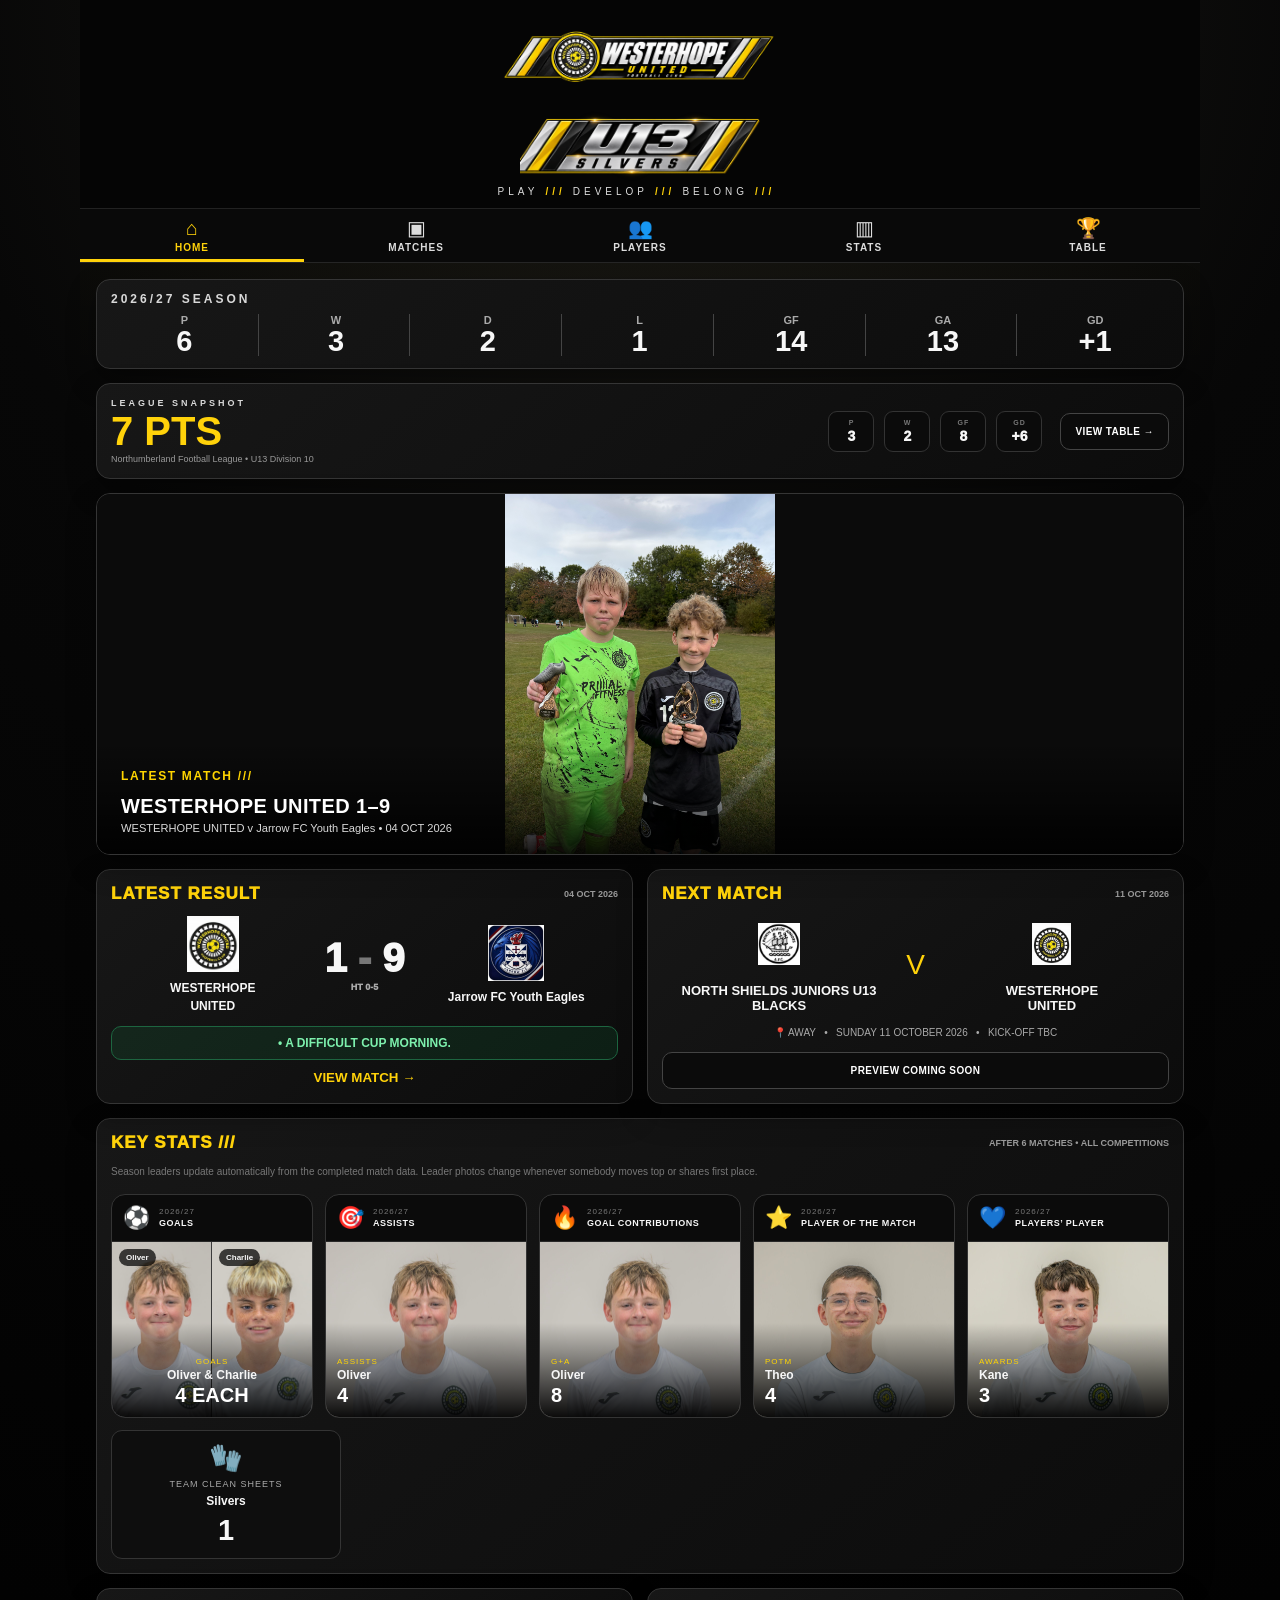
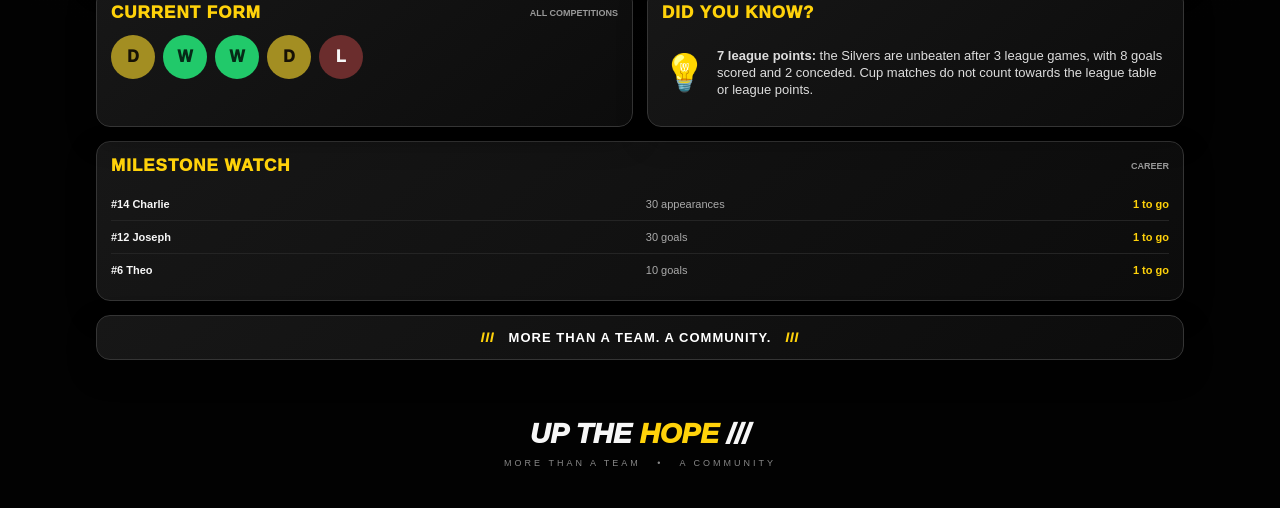
==== index.html @ a12a0ca2 "Add files via upload" ====
<!doctype html>
<html lang="en">
<head>
  <meta charset="utf-8">
  <meta name="viewport" content="width=device-width, initial-scale=1, viewport-fit=cover">
  <meta name="theme-color" content="#070707">
  <meta name="apple-mobile-web-app-capable" content="yes">
  <meta name="apple-mobile-web-app-status-bar-style" content="black-translucent">
  <meta name="apple-mobile-web-app-title" content="U13 Silvers">
  <meta name="description" content="Westerhope United U13 Silvers 2026/27 season hub">
  <meta http-equiv="Cache-Control" content="no-cache, no-store, must-revalidate">
  <meta http-equiv="Pragma" content="no-cache">
  <meta http-equiv="Expires" content="0">
  <link rel="manifest" href="manifest.json?v=67">
  <link rel="apple-touch-icon" sizes="180x180" href="assets/icons/apple-touch-icon.png?v=46">
  <link rel="icon" type="image/png" sizes="192x192" href="assets/icons/icon-192.png?v=46">
  <link rel="stylesheet" href="styles.css?v=46">
  <title>Westerhope U13 Silvers</title>

  <style>
    .latest-hero-card,.latest-hero-placeholder{overflow:hidden;padding:0;position:relative}
    .latest-hero-button{display:block;width:100%;padding:0;border:0;background:#0b0b0b;color:inherit;text-align:left;cursor:pointer;position:relative;overflow:hidden}
    .latest-hero-button img{display:block;width:100%;height:clamp(220px,38vw,360px);object-fit:contain;object-position:center;background:#0b0b0b}
    .latest-hero-overlay{position:absolute;inset:auto 0 0;padding:28px 24px 20px;background:linear-gradient(180deg,rgba(0,0,0,0),rgba(0,0,0,.9));color:#fff;display:flex;flex-direction:column;gap:4px}
    .latest-hero-overlay .eyebrow{color:#ffd500;letter-spacing:.14em}
    .latest-hero-overlay strong{font-size:1.25rem;letter-spacing:.02em}
    .latest-hero-overlay small{opacity:.85}
    .latest-hero-placeholder{min-height:170px;background:linear-gradient(135deg,#0b0b0b,#1c1c1c);display:flex;align-items:flex-end}
    .latest-hero-placeholder .latest-hero-overlay{position:static;background:none}
    @media (max-width:700px){.latest-hero-button img{height:clamp(200px,58vw,280px)}.latest-hero-overlay{padding:22px 18px 16px}.latest-hero-overlay strong{font-size:1.05rem}.latest-hero-placeholder{min-height:145px}}
  
.home-key-stats .mini-note{margin-bottom:14px}.home-leader-grid{display:grid;grid-template-columns:repeat(5,minmax(0,1fr));gap:12px}.home-leader-card{min-width:0;border:1px solid #343434;background:#0b0b0b;border-radius:14px;overflow:hidden}.home-leader-head{display:flex;align-items:center;gap:9px;padding:10px 11px;border-bottom:1px solid #272727}.home-leader-head>span{font-size:22px}.home-leader-head small{display:block;color:#777;font-size:8px;letter-spacing:1px}.home-leader-head b{display:block;font-size:9px;letter-spacing:.5px;margin-top:2px}.home-leader-card .leader-visual{height:175px}.home-team-stat{max-width:230px;margin-top:12px}.home-team-stat .metric{min-height:auto}@media(max-width:1100px){.home-leader-grid{grid-template-columns:repeat(3,minmax(0,1fr))}}@media(max-width:700px){.home-leader-grid{grid-template-columns:repeat(2,minmax(0,1fr));gap:9px}.home-leader-card .leader-visual{height:160px}.home-team-stat{max-width:none}}@media(max-width:390px){.home-leader-grid{grid-template-columns:1fr}.home-leader-card .leader-visual{height:205px}}
</style>

<style>
.league-form-card .section-head{margin-bottom:12px}.league-chart-wrap{width:100%;overflow-x:auto;background:linear-gradient(180deg,rgba(255,255,255,.02),rgba(255,255,255,.00));border-radius:16px;padding:6px 0}.league-chart-wrap svg{display:block;width:100%;min-width:740px;height:auto}.league-team-crest-end{cursor:pointer}.form-groups{display:grid;gap:12px;margin-top:16px}.form-group{border:1px solid rgba(255,255,255,.10);border-radius:14px;padding:12px;background:rgba(255,255,255,.025)}.form-group-head{display:flex;align-items:baseline;justify-content:space-between;gap:8px;margin-bottom:10px}.form-group-head b{font-size:.95rem;color:#ffd500}.form-group-head span{font-size:.68rem;color:rgba(255,255,255,.45);text-transform:uppercase;letter-spacing:.08em}.form-group-teams{display:flex;flex-wrap:wrap;gap:9px}.form-team-pill{appearance:none;border:1px solid rgba(255,255,255,.09);border-radius:12px;padding:8px 10px;background:rgba(0,0,0,.18);color:#fff;display:flex;align-items:center;gap:8px;cursor:pointer;text-align:left;min-width:180px}.form-team-pill:hover,.form-team-pill.active{border-color:rgba(255,213,0,.55);box-shadow:0 0 0 1px rgba(255,213,0,.10) inset}.form-team-pill.our-team{border-color:rgba(255,213,0,.45)}.form-pill-crest{display:inline-flex;align-items:center;justify-content:center}.form-team-pill .table-crest{width:28px;height:28px;object-fit:contain}.form-pill-name{font-weight:700;font-size:.76rem;flex:1}.form-pill-meta{font-size:.62rem;color:rgba(255,255,255,.52);white-space:nowrap}@media (max-width:900px){.form-team-pill{min-width:0;flex:1 1 calc(50% - 8px)}.league-chart-wrap svg{min-width:720px}}@media (max-width:600px){.form-team-pill{flex-basis:100%}.league-chart-wrap{margin-left:-4px;margin-right:-4px}}
</style>

<style>
.season-leader-grid{display:grid;grid-template-columns:repeat(5,minmax(0,1fr));gap:12px;margin-top:14px}.season-leader-card{min-width:0;border:1px solid #343434;background:#0b0b0b;border-radius:14px;overflow:hidden}.season-leader-head{display:flex;align-items:center;gap:9px;padding:11px 12px;border-bottom:1px solid #272727}.season-leader-head>span{font-size:24px}.season-leader-head small{display:block;color:#777;font-size:8px;letter-spacing:1px}.season-leader-head b{display:block;font-size:10px;letter-spacing:.6px;margin-top:2px}.leader-visual{height:190px;position:relative;background:#111;overflow:hidden}.leader-visual img{width:100%;height:100%;object-fit:cover;object-position:center top;display:block}.leader-visual.split{display:grid;grid-template-columns:1fr 1fr}.leader-half{position:relative;min-width:0;overflow:hidden}.leader-half:first-child{border-right:1px solid rgba(255,255,255,.18)}.leader-half span{position:absolute;top:7px;left:7px;background:rgba(0,0,0,.72);border-radius:999px;padding:4px 7px;font-size:8px;font-weight:900}.leader-overlay{position:absolute;left:0;right:0;bottom:0;padding:34px 11px 10px;background:linear-gradient(180deg,transparent,rgba(0,0,0,.94));display:grid;gap:2px}.leader-overlay small,.leader-names small{color:#ffd500;font-size:8px;letter-spacing:1px}.leader-overlay b,.leader-names b{font-size:12px}.leader-overlay strong,.leader-names strong{font-size:20px;color:#fff}.leader-overlay.shared{text-align:center}.leader-visual.many,.leader-visual.empty{display:flex;align-items:center;justify-content:center;padding:18px;box-sizing:border-box}.leader-names{text-align:center;display:grid;gap:8px}.leader-photo-fallback{width:100%;height:100%;display:flex;align-items:center;justify-content:center;font-size:42px;font-weight:950;color:#aaa;background:linear-gradient(145deg,#202020,#090909)}.season-rank-list{padding:4px 10px 8px}.season-rank-list>div{display:grid;grid-template-columns:24px 1fr 28px;gap:6px;align-items:center;padding:7px 0;border-bottom:1px solid #222;font-size:9px}.season-rank-list>div:last-child{border-bottom:0}.season-rank-list span{color:#777}.season-rank-list strong{text-align:right;color:#ffd500;font-size:12px}.leader-empty-row{display:block!important;color:#777;text-align:center;padding:12px!important}@media(max-width:1100px){.season-leader-grid{grid-template-columns:repeat(3,minmax(0,1fr))}}@media(max-width:700px){.season-leader-grid{grid-template-columns:repeat(2,minmax(0,1fr));gap:9px}.leader-visual{height:165px}.season-leader-head{padding:9px}.season-leader-head>span{font-size:20px}.season-leader-head b{font-size:9px}}@media(max-width:390px){.season-leader-grid{grid-template-columns:1fr}.leader-visual{height:210px}}
</style>

</head>
<body>
  <div class="app-shell">
    <header class="topbar">
      <img class="club-header" src="assets/westerhope-header.png?v=21" alt="Westerhope United">
      <img class="team-header" src="assets/u13-silvers-header.png?v=21" alt="U13 Silvers">
      <div class="tagline"><span>PLAY</span><b>///</b><span>DEVELOP</span><b>///</b><span>BELONG</span><b>///</b></div>
    </header>

    <nav class="tabs" aria-label="Primary">
      <button class="tab active" data-view="home"><span>⌂</span><small>HOME</small></button>
      <button class="tab" data-view="matches"><span>▣</span><small>MATCHES</small></button>
      <button class="tab" data-view="players"><span>👥</span><small>PLAYERS</small></button>
      <button class="tab" data-view="stats"><span>▥</span><small>STATS</small></button>
      <button class="tab" data-view="table"><span>🏆</span><small>TABLE</small></button>
    </nav>

    <main id="app" class="content"></main>

    <footer class="footer">
      <div class="footer-mark">UP THE <span>HOPE</span> ///</div>
      <div class="footer-sub">MORE THAN A TEAM &nbsp; • &nbsp; A COMMUNITY</div>
    </footer>
  </div>
  <script src="data.js?v=67"></script>
  <script src="app.js?v=67"></script>

</body>
</html>
---- styles.css ----
:root{--black:#070707;--panel:#111;--panel2:#181818;--yellow:#ffd20a;--silver:#d9d9d9;--white:#f7f7f7;--muted:#999;--green:#21c96a;--line:#343434;--red:#df3d3d}
*{box-sizing:border-box}html{background:#020202}body{margin:0;background:radial-gradient(circle at top,#1a1915 0,#070707 32%,#020202 78%);color:var(--white);font-family:Arial,Helvetica,sans-serif;min-height:100vh}.app-shell{max-width:1120px;margin:0 auto;min-height:100vh;background:linear-gradient(180deg,rgba(255,210,10,.03),transparent 18%)}
.topbar{padding:15px 14px 11px;background:#050505;border-bottom:1px solid #222}.club-header{width:min(820px,100%);display:block;margin:0 auto 3px;max-height:92px;object-fit:contain}.team-header{width:min(560px,78%);display:block;margin:-3px auto -1px;max-height:80px;object-fit:contain}.tagline{text-align:center;font-size:10px;letter-spacing:4px;color:#ddd}.tagline b{color:var(--yellow);padding:0 7px}
.tabs{display:grid;grid-template-columns:repeat(5,1fr);background:#090909;border-bottom:1px solid #252525;position:sticky;top:0;z-index:20}.tab{border:0;background:transparent;color:#ddd;padding:9px 4px 9px;font-size:20px;cursor:pointer}.tab span{display:block;line-height:1}.tab small{display:block;font-size:10px;font-weight:900;letter-spacing:1px;margin-top:4px}.tab.active{color:var(--yellow);box-shadow:inset 0 -3px 0 var(--yellow)}
.content{padding:16px}.card{background:linear-gradient(140deg,#171717,#0c0c0c);border:1px solid #353535;border-radius:14px;box-shadow:0 12px 28px rgba(0,0,0,.35);padding:14px;margin-bottom:14px}.hero-kpis{padding:12px 14px}.eyebrow{font-size:12px;font-weight:900;letter-spacing:3px;color:var(--silver);margin-bottom:8px}.kpis{display:grid;grid-template-columns:repeat(7,1fr);gap:4px;text-align:center}.kpis div{border-right:1px solid #444}.kpis div:last-child{border-right:0}.kpis b{font-size:11px;color:#aaa;display:block}.kpis strong{font-size:29px;line-height:1.05}.two-col{display:grid;grid-template-columns:1fr 1fr;gap:14px}
.section-head{display:flex;justify-content:space-between;align-items:center;margin-bottom:12px}.section-head span,.page-title{font-weight:950;letter-spacing:1px;color:var(--yellow);font-size:17px}.section-head small{color:#999;font-weight:700;font-size:9px}.matchup,.match-hero,.detail-title{display:grid;grid-template-columns:1fr auto 1fr;align-items:center;gap:10px;text-align:center}.score,.match-score strong{font-weight:950;font-size:40px;line-height:1}.score span{color:#777}.score small,.match-score small{display:block;font-size:9px;color:#aaa;margin-top:5px}.team b,.hero-team b{font-size:12px;line-height:1.2}.crest-badge,.mini-crest{width:56px;height:56px;object-fit:contain;display:block;margin:0 auto 6px}.opponent-mark{border:2px solid #6da1ce;border-radius:50%;display:flex;justify-content:center;align-items:center;color:#fff;background:#203958;font-weight:900}.win-banner{margin-top:12px;border:1px solid #1d6540;background:rgba(23,160,86,.12);color:#7df0ad;border-radius:10px;padding:9px;text-align:center;font-weight:900;font-size:12px}.text-link{display:block;margin:9px auto 0;background:transparent;border:0;color:var(--yellow);font-weight:900;cursor:pointer}.next-title{display:grid;grid-template-columns:1fr auto 1fr;gap:10px;align-items:center;text-align:center;font-size:13px}.next-title span{font-size:28px;color:var(--yellow)}.next-meta{font-size:10px;color:#aaa;text-align:center;margin:14px 0}.cta{width:100%;border:0;border-radius:9px;background:var(--yellow);color:#080808;padding:11px;font-weight:950;letter-spacing:.6px;cursor:pointer;text-decoration:none;display:block;text-align:center}.cta.wide{margin-top:14px}.stat-grid{display:grid;grid-template-columns:repeat(4,1fr);gap:10px}.metric{text-align:center;border:1px solid #343434;background:#0e0e0e;border-radius:11px;padding:11px;min-height:145px}.metric-icon{font-size:27px}.metric small{display:block;font-size:9px;letter-spacing:1px;color:#aaa;margin:5px 0}.metric b{display:block;font-size:12px}.metric strong{display:block;font-size:29px;margin-top:6px}.form-row{display:flex;gap:8px}.form{width:44px;height:44px;border-radius:50%;display:flex;align-items:center;justify-content:center;font-weight:950;background:#383838}.form.w{background:var(--green);color:#062a17}.form.d{background:#a38e22;color:#161105}.form.l{background:#6b2d2d}.didyou{display:flex;align-items:center;gap:10px}.bulb{font-size:36px}.didyou p{color:#ddd;line-height:1.3;font-size:13px}.quote{display:flex;justify-content:center;align-items:center;gap:14px;color:#fff;letter-spacing:1px;font-size:13px}.slash{color:var(--yellow);font-weight:950}
.page-title{font-size:25px;margin:7px 0 10px}.match-intro{color:#a8a8a8;font-size:12px;margin:0 2px 14px;line-height:1.45}.match-card{padding-bottom:15px}.match-badges,.match-flags,.detail-meta{display:flex;flex-wrap:wrap;gap:7px;margin:13px 0}.match-badges span,.match-flags span,.detail-meta span{font-size:10px;border:1px solid #444;background:#0a0a0a;padding:6px 8px;border-radius:999px;color:#ddd}.subheading{margin-top:14px;margin-bottom:7px;color:var(--yellow);font-size:11px;font-weight:950;letter-spacing:1px}.goal-timeline{border-top:1px solid #303030}.goal-row{display:grid;grid-template-columns:42px 26px 1fr auto;align-items:center;gap:7px;padding:8px 0;border-bottom:1px solid #222;font-size:12px}.goal-row strong{color:var(--yellow)}.goal-dot{font-size:14px}.assist{color:#999;font-size:11px}.chip-row{display:flex;flex-wrap:wrap;gap:6px}.chip{display:inline-block;border:1px solid #3b3b3b;border-radius:999px;background:#0d0d0d;color:#ddd;padding:6px 8px;font-size:10px}.chip.sub{border-color:#675915}.back{background:transparent;border:0;color:#aaa;margin:0 0 10px;padding:0;cursor:pointer;font-weight:800}.detail-card{padding:16px}.detail-title{margin-bottom:12px}.report-heading{color:var(--yellow);font-weight:950;font-size:14px;letter-spacing:1px;margin:20px 0 10px;border-left:4px solid var(--yellow);padding-left:8px}.report-p{font-size:13px;line-height:1.62;color:#ddd;margin:0 0 12px}.dev-list{display:grid;gap:8px}.dev-item{border:1px solid #333;background:#0d0d0d;border-radius:10px;padding:10px}.dev-item b{color:var(--white);font-size:12px}.dev-item p{margin:5px 0 0;color:#bdbdbd;font-size:12px;line-height:1.45}.gallery-empty{padding:20px;border:1px dashed #484848;border-radius:10px;text-align:center;color:#aaa;font-size:12px;line-height:1.5}.gallery-empty code{color:#ddd}.summary-strip{display:grid;grid-template-columns:repeat(4,1fr);gap:8px;margin-top:18px}.summary-strip div{background:#0b0b0b;border:1px solid #333;border-radius:10px;padding:10px;text-align:center}.summary-strip small{display:block;color:#888;font-size:8px}.summary-strip b{display:block;font-size:22px;margin-top:4px;color:var(--yellow)}
.player-grid{display:grid;grid-template-columns:repeat(3,1fr);gap:10px}.player-card{border:1px solid #343434;background:linear-gradient(160deg,#171717,#0a0a0a);border-radius:12px;color:#fff;padding:12px;text-align:left;cursor:pointer}.shirt-num{color:var(--silver);font-size:45px;font-weight:950;line-height:1}.player-name{font-size:15px;font-weight:950;margin-top:6px}.player-card small{display:block;color:#888;margin-top:5px;font-size:9px}.profile-top{display:flex;gap:16px;align-items:center;border-bottom:1px solid #333;padding-bottom:15px}.profile-num{font-size:58px;font-weight:950;color:var(--silver)}.player-profile h1{margin:0;font-size:30px}.profile-stats{display:grid;grid-template-columns:repeat(4,1fr);gap:8px;margin-top:14px}.profile-stats div{text-align:center;background:#0b0b0b;border:1px solid #333;border-radius:9px;padding:11px}.profile-stats small{display:block;color:#888;font-size:8px}.profile-stats b{display:block;font-size:24px;margin-top:5px}
.leader-list>div{display:grid;grid-template-columns:28px 1fr 60px 40px 40px 50px;gap:8px;align-items:center;padding:10px 0;border-bottom:1px solid #242424;font-size:12px}.leader-list strong{color:var(--yellow)}.rank{color:#777}.snapshot{display:grid;grid-template-columns:repeat(4,1fr);gap:10px}.snapshot div{background:#0b0b0b;border:1px solid #333;border-radius:10px;padding:12px;text-align:center}.snapshot small{display:block;color:#888;font-size:8px}.snapshot b{display:block;font-size:25px;margin-top:4px}.combo-list>div{display:flex;justify-content:space-between;align-items:center;padding:10px 0;border-bottom:1px solid #242424}.combo-list strong{color:var(--yellow);font-size:20px}.table-card{text-align:center}.placeholder{margin-top:15px;padding:24px;border:1px dashed #444;color:#888}.link{text-decoration:none}
.footer{text-align:center;padding:28px 10px 40px}.footer-mark{font-size:28px;font-weight:950;font-style:italic}.footer-mark span{color:var(--yellow)}.footer-sub{font-size:9px;letter-spacing:3px;color:#888;margin-top:8px}
@media(max-width:720px){.topbar{padding-top:10px}.tabs{position:sticky;top:0}.content{padding:10px}.two-col{grid-template-columns:1fr}.kpis strong{font-size:25px}.stat-grid{grid-template-columns:repeat(2,1fr)}.player-grid{grid-template-columns:repeat(2,1fr)}.profile-stats{grid-template-columns:repeat(4,1fr)}.snapshot{grid-template-columns:repeat(2,1fr)}.leader-list>div{grid-template-columns:24px 1fr 44px 30px 30px 38px;font-size:10px}.club-header{max-height:72px}.team-header{max-height:58px}.tagline{font-size:8px;letter-spacing:2px}.match-hero,.detail-title{gap:6px}.match-score strong{font-size:33px}.hero-team b,.team b{font-size:10px}.crest-badge,.mini-crest{width:48px;height:48px}.summary-strip{grid-template-columns:repeat(2,1fr)}}
.status-note{display:block;margin-top:6px;color:#ffcf00;font-size:8px;font-weight:800;letter-spacing:.6px}
.profile-section-title{margin-top:18px;padding:8px 0;border-bottom:1px solid #333;color:var(--yellow);font-size:11px;font-weight:900;letter-spacing:1.4px}

.player-photo-wrap{position:relative;height:180px;border-radius:10px 10px 0 0;overflow:hidden;background:linear-gradient(160deg,#232323,#0a0a0a);border-bottom:2px solid var(--yellow)}.player-photo{width:100%;height:100%;object-fit:cover;object-position:center top;display:block}.player-placeholder{width:100%;height:100%;align-items:center;justify-content:center;background:radial-gradient(circle at 50% 35%,#2a2a2a,#090909 70%);color:var(--silver)}.player-placeholder span{font-size:44px;font-weight:950}.player-card{overflow:hidden;padding:0 0 12px}.player-card .shirt-num,.player-card .player-name,.player-card small{margin-left:12px;margin-right:12px}.player-profile .profile-hero{display:flex;gap:18px;align-items:stretch}.profile-photo{width:150px;height:190px;object-fit:cover;border-radius:10px;border:1px solid #333}.profile-hero .profile-top{flex:1}.status-badge{display:inline-block;margin-top:6px;padding:4px 7px;border-radius:999px;background:#222;color:#aaa;font-size:9px;text-transform:uppercase;letter-spacing:.08em}
@media (max-width:640px){.player-grid{grid-template-columns:repeat(2,1fr);gap:9px}.player-photo-wrap{height:170px}.profile-photo{width:110px;height:150px}.player-profile h1{font-size:24px}}

.player-photo-wrap{position:relative;width:100%;aspect-ratio:4/5;border-radius:10px;overflow:hidden;background:linear-gradient(160deg,#202020,#090909);border:1px solid #383838;margin-bottom:9px}.player-photo{width:100%;height:100%;object-fit:cover;display:block}.player-placeholder{position:absolute;inset:0;align-items:center;justify-content:center;background:linear-gradient(145deg,#1b1b1b,#090909);color:var(--silver);font-size:45px;font-weight:950}.profile-hero{display:grid;grid-template-columns:140px 1fr;gap:18px;align-items:center;margin-bottom:4px}.profile-photo-wrap.large{aspect-ratio:4/5;max-width:140px;margin:0}.profile-photo{width:100%;height:100%;object-fit:cover;display:block}.status-pill{display:inline-block;margin-top:6px;padding:4px 8px;border-radius:999px;background:#5c4810;color:#ffd20a;font-size:9px;font-weight:900;letter-spacing:1px}.profile-top{border-bottom:0;padding-bottom:0}.player-card{overflow:hidden}.player-card .shirt-num{margin-top:2px}.player-card small{min-height:22px}.match-score strong{display:block;font-size:40px}.match-score small{display:block}.detail-title .match-score strong{font-size:38px}@media(max-width:700px){.two-col{grid-template-columns:1fr}.kpis{grid-template-columns:repeat(4,1fr);row-gap:8px}.kpis div:nth-child(4){border-right:0}.stat-grid{grid-template-columns:repeat(2,1fr)}.player-grid{grid-template-columns:repeat(2,1fr)}.profile-hero{grid-template-columns:96px 1fr;gap:12px}.profile-photo-wrap.large{max-width:96px}.profile-stats{grid-template-columns:repeat(2,1fr)}.leader-list>div{grid-template-columns:24px 1fr 48px 36px 36px 44px;gap:5px;font-size:10px}}
/* V6 player grid: compact cards for phone-first use */
.player-grid{grid-template-columns:repeat(4,minmax(0,1fr));gap:12px}
.player-card{padding:0 0 10px}
.player-photo-wrap{aspect-ratio:4/5;max-height:190px;margin-bottom:7px}
.player-card .shirt-num{font-size:26px;line-height:1;margin-top:4px}
.player-card .player-name{font-size:13px;line-height:1.15;margin-top:4px}
.player-card small{font-size:8px;line-height:1.2;margin-top:4px;min-height:18px}
@media(max-width:900px){.player-grid{grid-template-columns:repeat(3,minmax(0,1fr));gap:9px}.player-photo-wrap{max-height:155px}.player-card .shirt-num{font-size:23px}.player-card .player-name{font-size:12px}.player-card small{font-size:7.5px}}
@media(max-width:560px){.content{padding:9px}.player-grid{grid-template-columns:repeat(3,minmax(0,1fr));gap:7px}.player-card{border-radius:10px}.player-photo-wrap{max-height:none}.player-card .shirt-num{font-size:20px;margin-left:8px}.player-card .player-name{font-size:11px;margin-left:8px;margin-right:6px}.player-card small{font-size:7px;margin-left:8px;margin-right:6px}.player-placeholder span{font-size:28px}}

/* V7: compact player grid, phone-first, one authoritative set of rules */
.player-grid{grid-template-columns:repeat(4,minmax(0,1fr));gap:12px}
.player-card{padding:0 0 9px}
.player-photo-wrap{height:145px;aspect-ratio:auto;margin-bottom:6px}
.player-card .shirt-num{font-size:22px;margin:5px 8px 0}
.player-card .player-name{font-size:12px;margin:3px 8px 0}
.player-card small{font-size:7px;margin:4px 8px 0;min-height:16px}
@media(max-width:900px){.player-grid{grid-template-columns:repeat(3,minmax(0,1fr));gap:8px}.player-photo-wrap{height:125px}.player-card .shirt-num{font-size:20px}.player-card .player-name{font-size:11px}.player-card small{font-size:6.8px}}
@media(max-width:560px){.content{padding:9px}.player-grid{grid-template-columns:repeat(3,minmax(0,1fr));gap:6px}.player-photo-wrap{height:105px}.player-card{border-radius:9px}.player-card .shirt-num{font-size:17px;margin-left:7px}.player-card .player-name{font-size:10px;margin-left:7px;margin-right:5px}.player-card small{font-size:6.2px;margin-left:7px;margin-right:5px}.player-placeholder span{font-size:24px}}

/* V8 enhanced stats */
.wide-snapshot{grid-template-columns:repeat(4,1fr)}
.leader-header{display:grid;grid-template-columns:28px 1fr 60px 40px 40px 50px;gap:8px;padding:6px 0;border-bottom:1px solid #333;color:#777;font-size:8px;text-transform:uppercase;letter-spacing:1px}
.venue-row,.hot-row{display:grid;grid-template-columns:1fr auto auto auto;gap:10px;align-items:center;padding:10px 0;border-bottom:1px solid #242424;font-size:11px}
.venue-row span{color:#aaa}.venue-row strong{color:var(--yellow)}
.hot-row span{color:#aaa}.hot-row strong{color:var(--yellow);font-size:10px}
.mini-note{margin-top:12px;color:#777;font-size:10px;line-height:1.45}
.unlock-grid{display:grid;grid-template-columns:repeat(2,1fr);gap:9px}
.unlock-grid div{background:#0b0b0b;border:1px solid #333;border-radius:10px;padding:11px}.unlock-grid b{display:block;color:#fff;font-size:10px}.unlock-grid span{display:block;color:#888;font-size:9px;line-height:1.35;margin-top:5px}
@media(max-width:700px){.wide-snapshot{grid-template-columns:repeat(2,1fr)}.leader-header{grid-template-columns:24px 1fr 42px 28px 28px 34px;gap:5px;font-size:7px}.venue-row,.hot-row{grid-template-columns:1fr auto auto auto;gap:6px;font-size:9px}.hot-row strong{font-size:8px}.unlock-grid{grid-template-columns:1fr}.mini-note{font-size:9px}}

/* V9 career history + milestone presentation */
.milestone-banner{margin-top:16px;padding:12px 14px;border:1px solid #5b4b0b;background:linear-gradient(135deg,rgba(255,210,10,.12),rgba(255,255,255,.03));border-radius:10px;display:flex;justify-content:space-between;gap:12px;align-items:center;flex-wrap:wrap}.milestone-banner b{color:var(--yellow);font-size:10px;letter-spacing:1px}.milestone-banner span{color:#ddd;font-size:11px}.milestone-banner strong{color:var(--yellow)}.mile-row{display:grid;grid-template-columns:1.1fr 1fr auto;gap:10px;align-items:center;padding:10px 0;border-bottom:1px solid #242424;font-size:11px}.mile-row:last-child{border-bottom:0}.mile-row span{color:#aaa}.mile-row strong{color:var(--yellow)}.milestone-list{margin-top:-2px}
@media(max-width:700px){.milestone-banner{padding:10px 11px}.milestone-banner b{font-size:9px}.milestone-banner span{font-size:10px}.mile-row{grid-template-columns:1.1fr 1fr auto;gap:6px;font-size:9px}}

/* V10 official league table + fixture list */
.table-scroll{overflow-x:auto;-webkit-overflow-scrolling:touch}.league-table{width:100%;border-collapse:collapse;font-size:11px}.league-table th{text-align:left;color:#777;font-size:8px;letter-spacing:1px;padding:8px;border-bottom:1px solid #333}.league-table td{padding:10px 8px;border-bottom:1px solid #242424}.league-table td:nth-child(1),.league-table th:nth-child(1),.league-table td:nth-child(n+3),.league-table th:nth-child(n+3){text-align:center}.league-table .our-team td{background:rgba(255,210,10,.10);border-top:1px solid #806a00;border-bottom:1px solid #806a00}.league-table .our-team td:first-child{color:var(--yellow);font-weight:950}.league-table .our-team td:nth-child(2) b{color:var(--yellow)}.table-actions{display:flex;flex-wrap:wrap;gap:8px;margin-top:14px}.secondary-cta{display:inline-block;padding:12px 14px;border:1px solid #444;border-radius:10px;color:#fff;text-decoration:none;font-weight:900;font-size:10px;letter-spacing:.4px;background:#0b0b0b}.fixture-row{display:grid;grid-template-columns:170px 1fr 190px;gap:14px;align-items:center;padding:13px 0;border-bottom:1px solid #242424}.fixture-row:last-child{border-bottom:0}.fixture-row b{display:block;font-size:10px;color:#ddd}.fixture-row small{display:block;color:#888;font-size:8px;margin-top:4px}.fixture-teams{display:grid;grid-template-columns:1fr auto 1fr;gap:10px;align-items:center;font-size:10px}.fixture-teams span:last-child{text-align:right}.fixture-teams em{font-style:normal;color:var(--yellow);font-weight:950;font-size:16px}.fixture-venue{text-align:right}.next-fixture{border-left:3px solid var(--yellow);padding-left:10px;margin-left:-13px}.next-fixture b{color:var(--yellow)}
@media(max-width:700px){.table-actions{display:grid;grid-template-columns:1fr}.table-actions .cta,.table-actions .secondary-cta{text-align:center}.fixture-row{grid-template-columns:1fr;gap:6px}.fixture-teams{grid-template-columns:1fr auto 1fr}.fixture-venue{text-align:left}.next-fixture{margin-left:-10px}.league-table{font-size:10px}.league-table th{font-size:7px}.league-table td{padding:9px 6px}}

/* Stable V16 crest + league/table styling */
.crest-slot{width:56px;height:56px;display:flex;align-items:center;justify-content:center;margin:0 auto 6px;position:relative}
.crest-slot .mini-crest,.crest-slot .table-crest{width:100%;height:100%;object-fit:contain;display:block;margin:0}
.crest-missing{width:56px;height:56px;display:flex;align-items:center;justify-content:center;border:1px solid #555;border-radius:12px;background:#181818;color:#777;font-size:22px;font-weight:900}
.next-title>div{display:flex;flex-direction:column;align-items:center;gap:5px}.next-title .small{width:42px;height:42px}
.table-team{display:flex;align-items:center;gap:8px}.table-team .crest-slot{width:28px;height:28px;margin:0}.table-crest{width:28px;height:28px;object-fit:contain;display:block;flex:0 0 auto}
.fixture-teams span{display:flex;align-items:center;gap:7px}.fixture-teams span:last-child{justify-content:flex-end}.fixture-teams .crest-slot{width:30px;height:30px;margin:0}.fixture-teams .table-crest{width:30px;height:30px}
.league-spotlight{display:grid;grid-template-columns:1fr auto auto;gap:18px;align-items:center}.league-spot-left{display:flex;flex-direction:column;gap:3px}.league-spot-left .eyebrow{margin:0;font-size:9px}.league-spot-left strong{font-size:40px;color:var(--yellow);line-height:1}.league-spot-left small{color:#999;font-size:9px}.league-spot-stats{display:flex;gap:10px}.league-spot-stats span{display:flex;flex-direction:column;align-items:center;min-width:46px;padding:7px 8px;border:1px solid #333;border-radius:9px;background:#0b0b0b;font-size:14px;font-weight:950}.league-spot-stats b{color:#777;font-size:7px;letter-spacing:1px;margin-bottom:2px}
.table-scroll{overflow-x:auto;-webkit-overflow-scrolling:touch}.league-table{width:100%;border-collapse:collapse;font-size:11px}.league-table th{text-align:left;color:#777;font-size:8px;letter-spacing:1px;padding:8px;border-bottom:1px solid #333}.league-table td{padding:10px 8px;border-bottom:1px solid #242424}.league-table td:nth-child(1),.league-table th:nth-child(1),.league-table td:nth-child(n+3),.league-table th:nth-child(n+3){text-align:center}.league-table .our-team td{background:rgba(255,210,10,.10);border-top:1px solid #806a00;border-bottom:1px solid #806a00}.league-table .our-team td:first-child{color:var(--yellow);font-weight:950}.league-table .our-team td:nth-child(2) b{color:var(--yellow)}.table-actions{display:flex;flex-wrap:wrap;gap:8px;margin-top:14px}.secondary-cta{display:inline-block;padding:12px 14px;border:1px solid #444;border-radius:10px;color:#fff;text-decoration:none;font-weight:900;font-size:10px;letter-spacing:.4px;background:#0b0b0b}.fixture-row{display:grid;grid-template-columns:170px 1fr 190px;gap:14px;align-items:center;padding:13px 0;border-bottom:1px solid #242424}.fixture-row:last-child{border-bottom:0}.fixture-row b{display:block;font-size:10px;color:#ddd}.fixture-row small{display:block;color:#888;font-size:8px;margin-top:4px}.fixture-teams{display:grid;grid-template-columns:1fr auto 1fr;gap:10px;align-items:center;font-size:10px}.fixture-teams em{font-style:normal;color:var(--yellow);font-weight:950;font-size:16px}.fixture-venue{text-align:right}.next-fixture{border-left:3px solid var(--yellow);padding-left:10px;margin-left:-13px}.next-fixture b{color:var(--yellow)}
@media(max-width:700px){
  .kpis{grid-template-columns:repeat(7,minmax(0,1fr));column-gap:0;row-gap:0}.kpis div{border-right:1px solid #333!important;min-width:0}.kpis div:last-child{border-right:0!important}.kpis b{font-size:7px;letter-spacing:.4px}.kpis strong{font-size:21px}.hero-kpis{padding:10px 7px}
  .league-spotlight{grid-template-columns:1fr auto;gap:10px}.league-spot-left strong{font-size:31px}.league-spot-left small{font-size:8px}.league-spot-stats{gap:4px}.league-spot-stats span{min-width:38px;padding:6px 5px;font-size:12px}.league-spotlight .secondary-cta{grid-column:1 / -1;width:100%;text-align:center}
  .crest-slot{width:48px;height:48px}.crest-missing{width:48px;height:48px}.next-title .crest-slot{width:40px;height:40px}.table-team .crest-slot{width:24px;height:24px}.fixture-teams .crest-slot{width:26px;height:26px}.table-crest{width:24px;height:24px}.fixture-teams .table-crest{width:26px;height:26px}
  .table-actions{display:grid;grid-template-columns:1fr}.table-actions .cta,.table-actions .secondary-cta{text-align:center}.fixture-row{grid-template-columns:1fr;gap:6px}.fixture-teams{grid-template-columns:1fr auto 1fr}.fixture-venue{text-align:left}.next-fixture{margin-left:-10px}.league-table{font-size:10px}.league-table th{font-size:7px}.league-table td{padding:9px 6px}
}


/* V17 matchday photography */
.match-gallery{display:grid;grid-template-columns:repeat(3,minmax(0,1fr));gap:9px;margin-top:4px}
.gallery-item{border:0;padding:0;margin:0;background:#0a0a0a;border-radius:12px;overflow:hidden;cursor:pointer;min-height:120px}
.gallery-item img{width:100%;height:100%;display:block;object-fit:cover;transition:transform .22s ease,opacity .22s ease}
.gallery-item:hover img{transform:scale(1.03);opacity:.92}
.gallery-hero{grid-column:1 / -1;min-height:260px}
.gallery-hero img{object-fit:cover}
.photo-modal{position:fixed;inset:0;background:rgba(0,0,0,.93);display:none;align-items:center;justify-content:center;padding:22px;z-index:9999}
.photo-modal.open{display:flex}
.photo-modal-inner{max-width:min(96vw,1500px);max-height:94vh;display:flex;flex-direction:column;align-items:center;gap:10px}
.photo-modal-img{max-width:96vw;max-height:86vh;width:auto;height:auto;object-fit:contain;border-radius:8px;box-shadow:0 20px 70px rgba(0,0,0,.65)}
.photo-modal-caption{color:#ddd;font-size:10px;letter-spacing:1px;text-transform:uppercase;text-align:center}
.photo-close{position:fixed;top:14px;right:16px;width:44px;height:44px;border:1px solid #555;border-radius:50%;background:#111;color:#fff;font-size:30px;line-height:1;cursor:pointer;z-index:10000}
@media(max-width:700px){.match-gallery{grid-template-columns:repeat(2,minmax(0,1fr));gap:6px}.gallery-hero{min-height:210px}.gallery-item{min-height:120px}.photo-modal{padding:12px}.photo-modal-img{max-height:82vh}.photo-close{top:10px;right:10px}}


/* V22 Blakelaw pre-match hub */
.home-preview-actions,.preview-buttons{display:flex;gap:9px;flex-wrap:wrap;margin-top:12px}
.home-preview-actions .cta,.home-preview-actions .secondary-cta,.preview-buttons .cta,.preview-buttons .secondary-cta{flex:1;min-width:170px;text-align:center;text-decoration:none}
.archive-heading{margin:20px 2px 10px;font-size:11px;font-weight:900;letter-spacing:2px;color:#f4d400}
.upcoming-card{border-color:rgba(244,212,0,.38);box-shadow:0 0 0 1px rgba(244,212,0,.08) inset}
.upcoming-meta{text-align:center;color:#bbb;font-size:10px;letter-spacing:.8px;margin:10px 0 2px}
.preview-v strong{color:#f4d400}
.preview-media{margin:18px 0 24px}
.lineup-image{display:block;width:100%;max-width:760px;margin:0 auto 12px;border-radius:14px;border:1px solid #343434;box-shadow:0 18px 50px rgba(0,0,0,.35)}
.preview-p h3{margin:18px 0 8px;color:#f4d400;font-size:14px;letter-spacing:.5px}
.unavailable-note{margin-top:12px;padding:10px 12px;border:1px solid #3a3a3a;border-radius:9px;color:#aaa;font-size:10px;font-weight:800;letter-spacing:1px}
.preview-footer{margin-top:24px;padding:18px;border-radius:12px;background:linear-gradient(135deg,#111,#1b1b1b);border-left:4px solid #f4d400;display:grid;gap:5px}
.preview-footer b{color:#f4d400;letter-spacing:1.5px}.preview-footer span{color:#bbb;font-size:10px}.preview-footer strong{font-size:16px}
@media(max-width:700px){.home-preview-actions,.preview-buttons{display:grid;grid-template-columns:1fr}.home-preview-actions .cta,.home-preview-actions .secondary-cta,.preview-buttons .cta,.preview-buttons .secondary-cta{min-width:0}.lineup-image{border-radius:10px}}
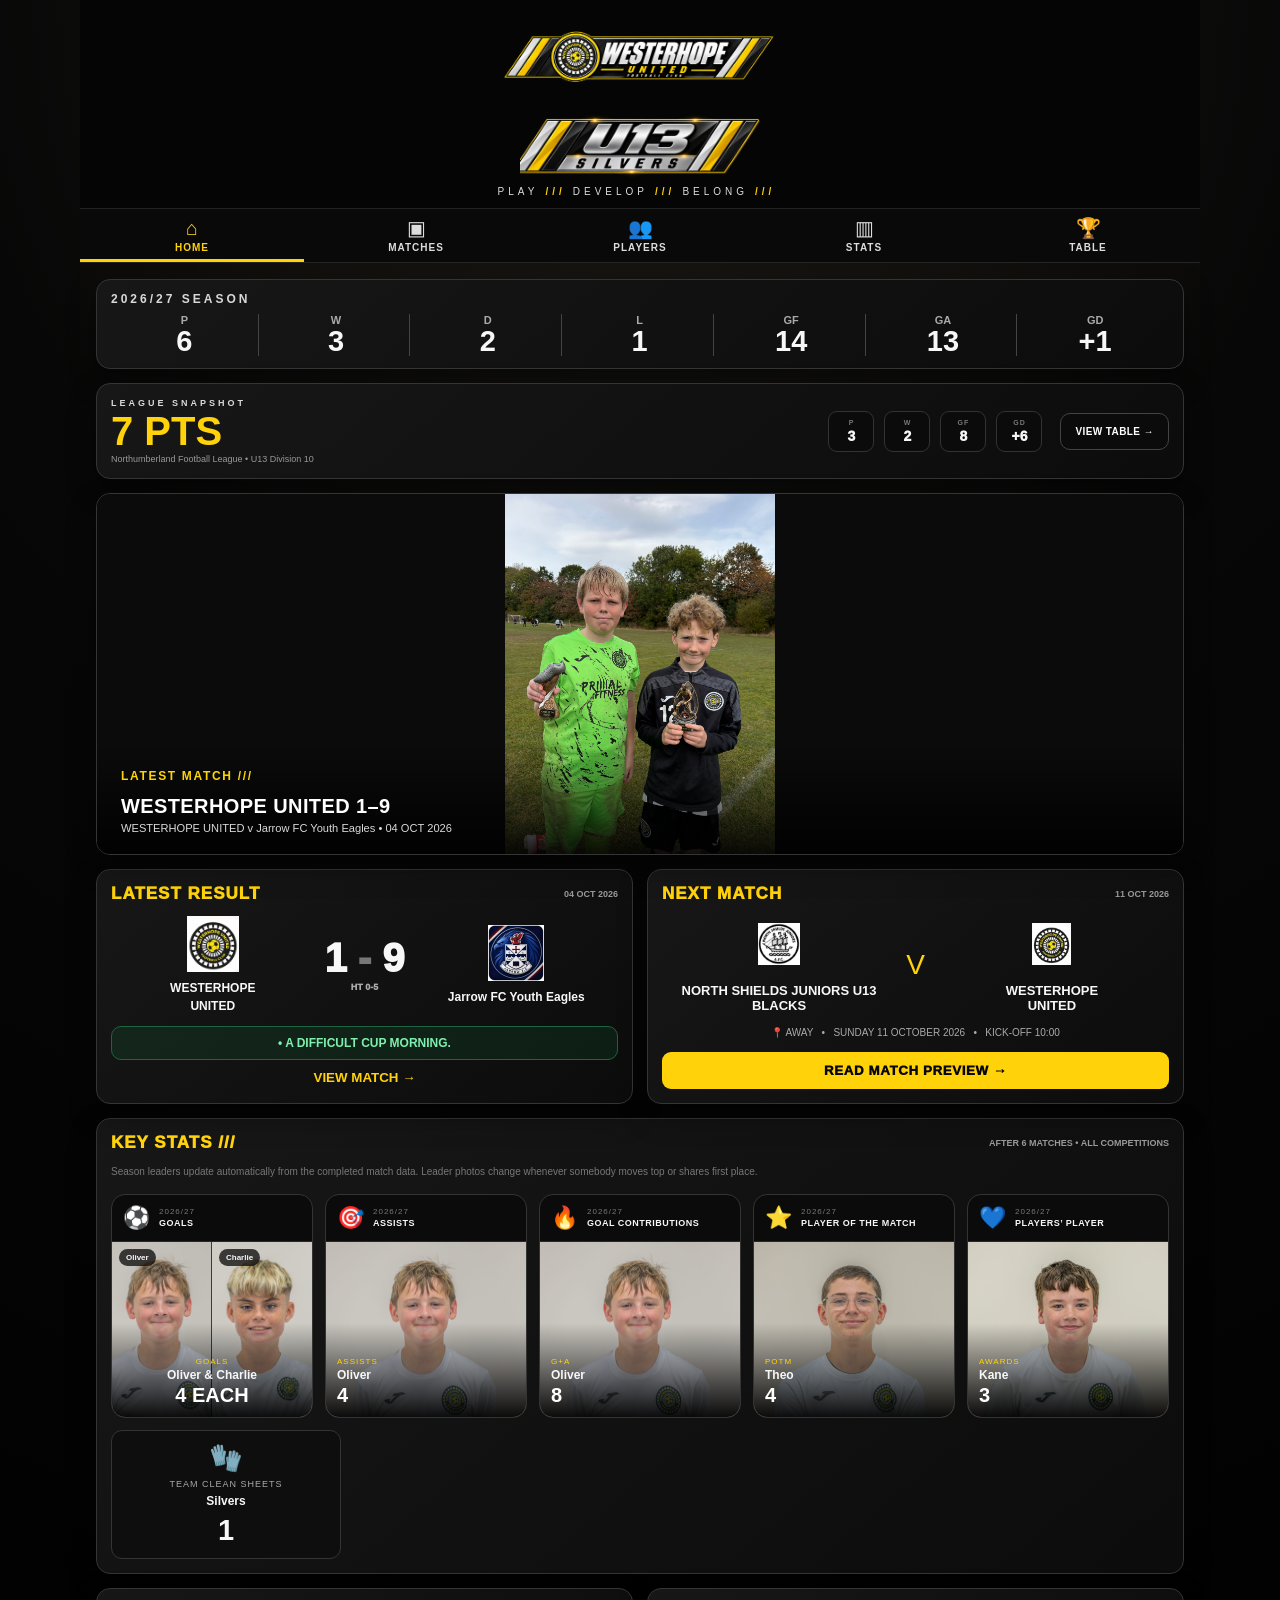
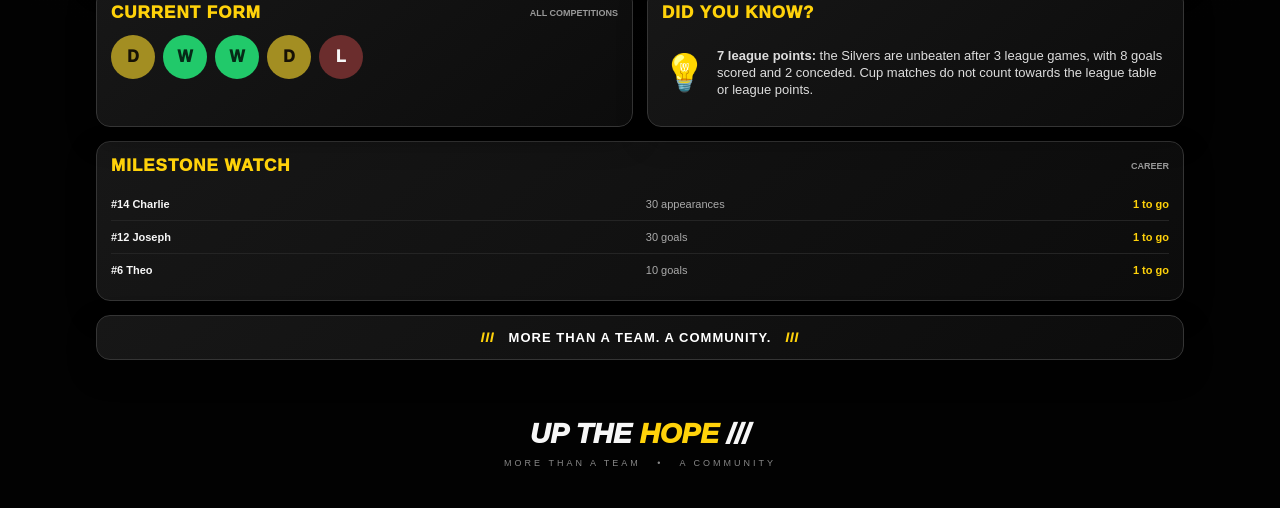
==== commit ad0a3245: "Add files via upload" ====
--- a/index.html
+++ b/index.html
@@ -30,6 +30,8 @@
     @media (max-width:700px){.latest-hero-button img{height:clamp(200px,58vw,280px)}.latest-hero-overlay{padding:22px 18px 16px}.latest-hero-overlay strong{font-size:1.05rem}.latest-hero-placeholder{min-height:145px}}
   
 .home-key-stats .mini-note{margin-bottom:14px}.home-leader-grid{display:grid;grid-template-columns:repeat(5,minmax(0,1fr));gap:12px}.home-leader-card{min-width:0;border:1px solid #343434;background:#0b0b0b;border-radius:14px;overflow:hidden}.home-leader-head{display:flex;align-items:center;gap:9px;padding:10px 11px;border-bottom:1px solid #272727}.home-leader-head>span{font-size:22px}.home-leader-head small{display:block;color:#777;font-size:8px;letter-spacing:1px}.home-leader-head b{display:block;font-size:9px;letter-spacing:.5px;margin-top:2px}.home-leader-card .leader-visual{height:175px}.home-team-stat{max-width:230px;margin-top:12px}.home-team-stat .metric{min-height:auto}@media(max-width:1100px){.home-leader-grid{grid-template-columns:repeat(3,minmax(0,1fr))}}@media(max-width:700px){.home-leader-grid{grid-template-columns:repeat(2,minmax(0,1fr));gap:9px}.home-leader-card .leader-visual{height:160px}.home-team-stat{max-width:none}}@media(max-width:390px){.home-leader-grid{grid-template-columns:1fr}.home-leader-card .leader-visual{height:205px}}
+
+.career-clubs-wrap{overflow:hidden}.career-clubs-grid{display:grid;gap:22px;margin-top:16px}.career-club-category{border-top:1px solid #2b2b2b;padding-top:15px}.career-category-title{display:flex;align-items:center;gap:10px;margin-bottom:12px}.career-category-title>span{font-size:28px}.career-category-title small{display:block;color:#777;font-size:8px;letter-spacing:1.3px}.career-category-title b{display:block;font-size:14px;letter-spacing:.7px}.career-club-stack{display:grid;gap:14px}.career-milestone-club{border:1px solid #303030;background:#0b0b0b;border-radius:14px;overflow:hidden}.career-milestone-head{display:flex;justify-content:space-between;align-items:center;padding:11px 13px;border-bottom:1px solid #282828;background:linear-gradient(180deg,#151515,#0d0d0d)}.career-milestone-head strong{font-size:11px;letter-spacing:.9px}.career-milestone-head small{display:block;color:#777;font-size:8px;margin-top:3px;letter-spacing:1px}.career-member-grid{display:grid;grid-template-columns:repeat(6,minmax(0,1fr));gap:8px;padding:10px}.career-member{min-width:0;border:1px solid #272727;border-radius:11px;overflow:hidden;background:#121212}.career-member.latest{border-color:#ffd500;box-shadow:0 0 0 1px rgba(255,213,0,.16)}.career-member-photo{position:relative;height:125px;background:#171717;overflow:hidden}.career-member-photo img{width:100%;height:100%;object-fit:cover;object-position:center top;display:block}.career-member-fallback{width:100%;height:100%;display:flex;align-items:center;justify-content:center;font-size:28px;font-weight:950;color:#888;background:linear-gradient(145deg,#202020,#080808)}.career-latest-badge{position:absolute;top:7px;left:7px;background:#ffd500;color:#060606;font-size:7px;font-weight:950;letter-spacing:1px;border-radius:999px;padding:4px 6px}.career-member-copy{padding:8px}.career-member-copy b{display:block;font-size:9px;line-height:1.2}.career-member-copy small{display:block;color:#999;font-size:7px;margin-top:4px;line-height:1.3}@media(max-width:1100px){.career-member-grid{grid-template-columns:repeat(4,minmax(0,1fr))}}@media(max-width:700px){.career-clubs-grid{gap:18px}.career-member-grid{grid-template-columns:repeat(3,minmax(0,1fr));gap:7px;padding:8px}.career-member-photo{height:115px}.career-member-copy{padding:7px}.career-member-copy b{font-size:8px}.career-milestone-head strong{font-size:10px}}@media(max-width:390px){.career-member-grid{grid-template-columns:repeat(2,minmax(0,1fr))}.career-member-photo{height:135px}}
 </style>
 
 <style>
@@ -64,8 +66,8 @@
       <div class="footer-sub">MORE THAN A TEAM &nbsp; • &nbsp; A COMMUNITY</div>
     </footer>
   </div>
-  <script src="data.js?v=67"></script>
-  <script src="app.js?v=67"></script>
+  <script src="data.js?v=68"></script>
+  <script src="app.js?v=71"></script>
 
 </body>
 </html>
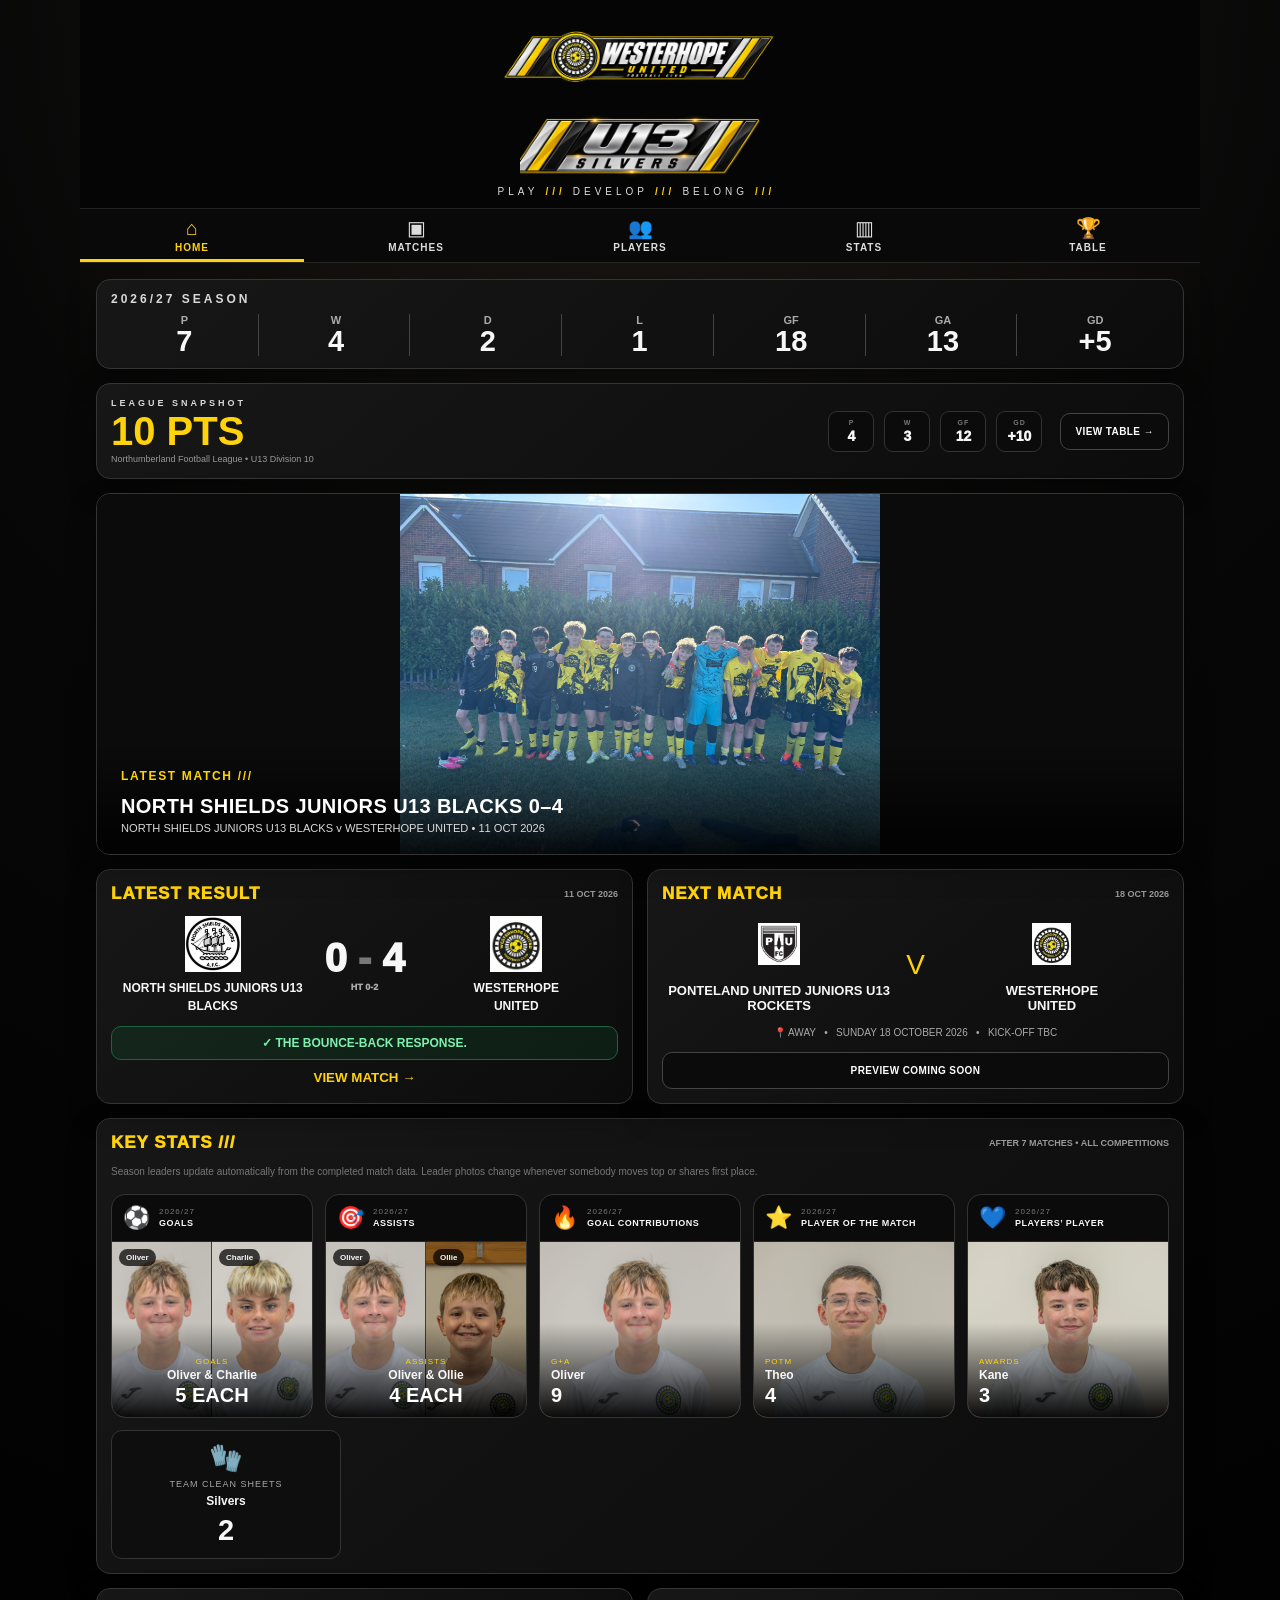
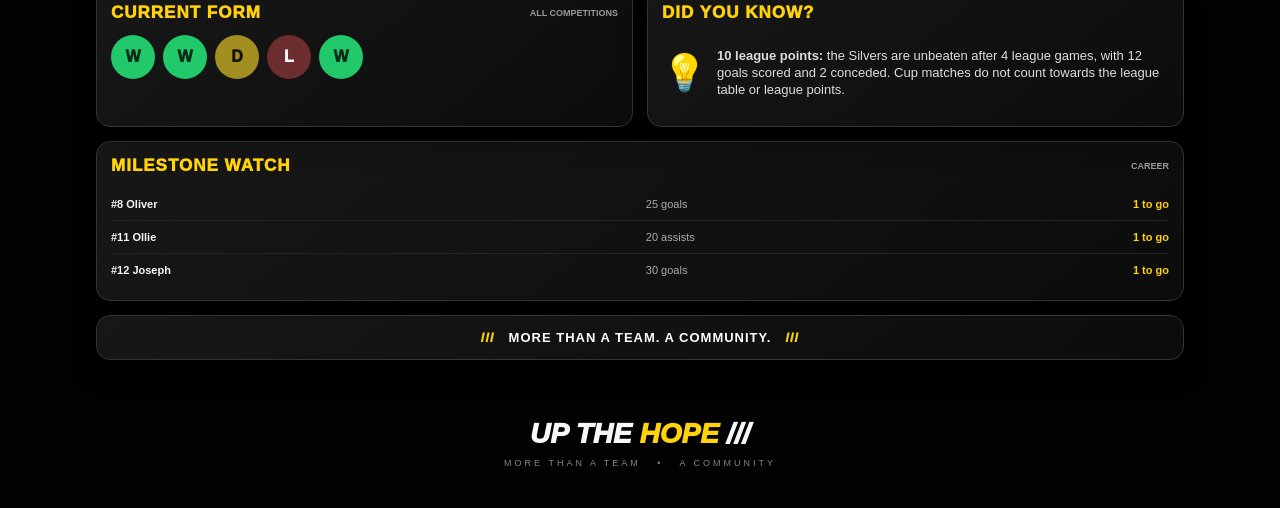
==== commit dc05fc65: "Add files via upload" ====
--- a/index.html
+++ b/index.html
@@ -66,8 +66,8 @@
       <div class="footer-sub">MORE THAN A TEAM &nbsp; • &nbsp; A COMMUNITY</div>
     </footer>
   </div>
-  <script src="data.js?v=68"></script>
-  <script src="app.js?v=71"></script>
+  <script src="data.js?v=72"></script>
+  <script src="app.js?v=72"></script>
 
 </body>
 </html>
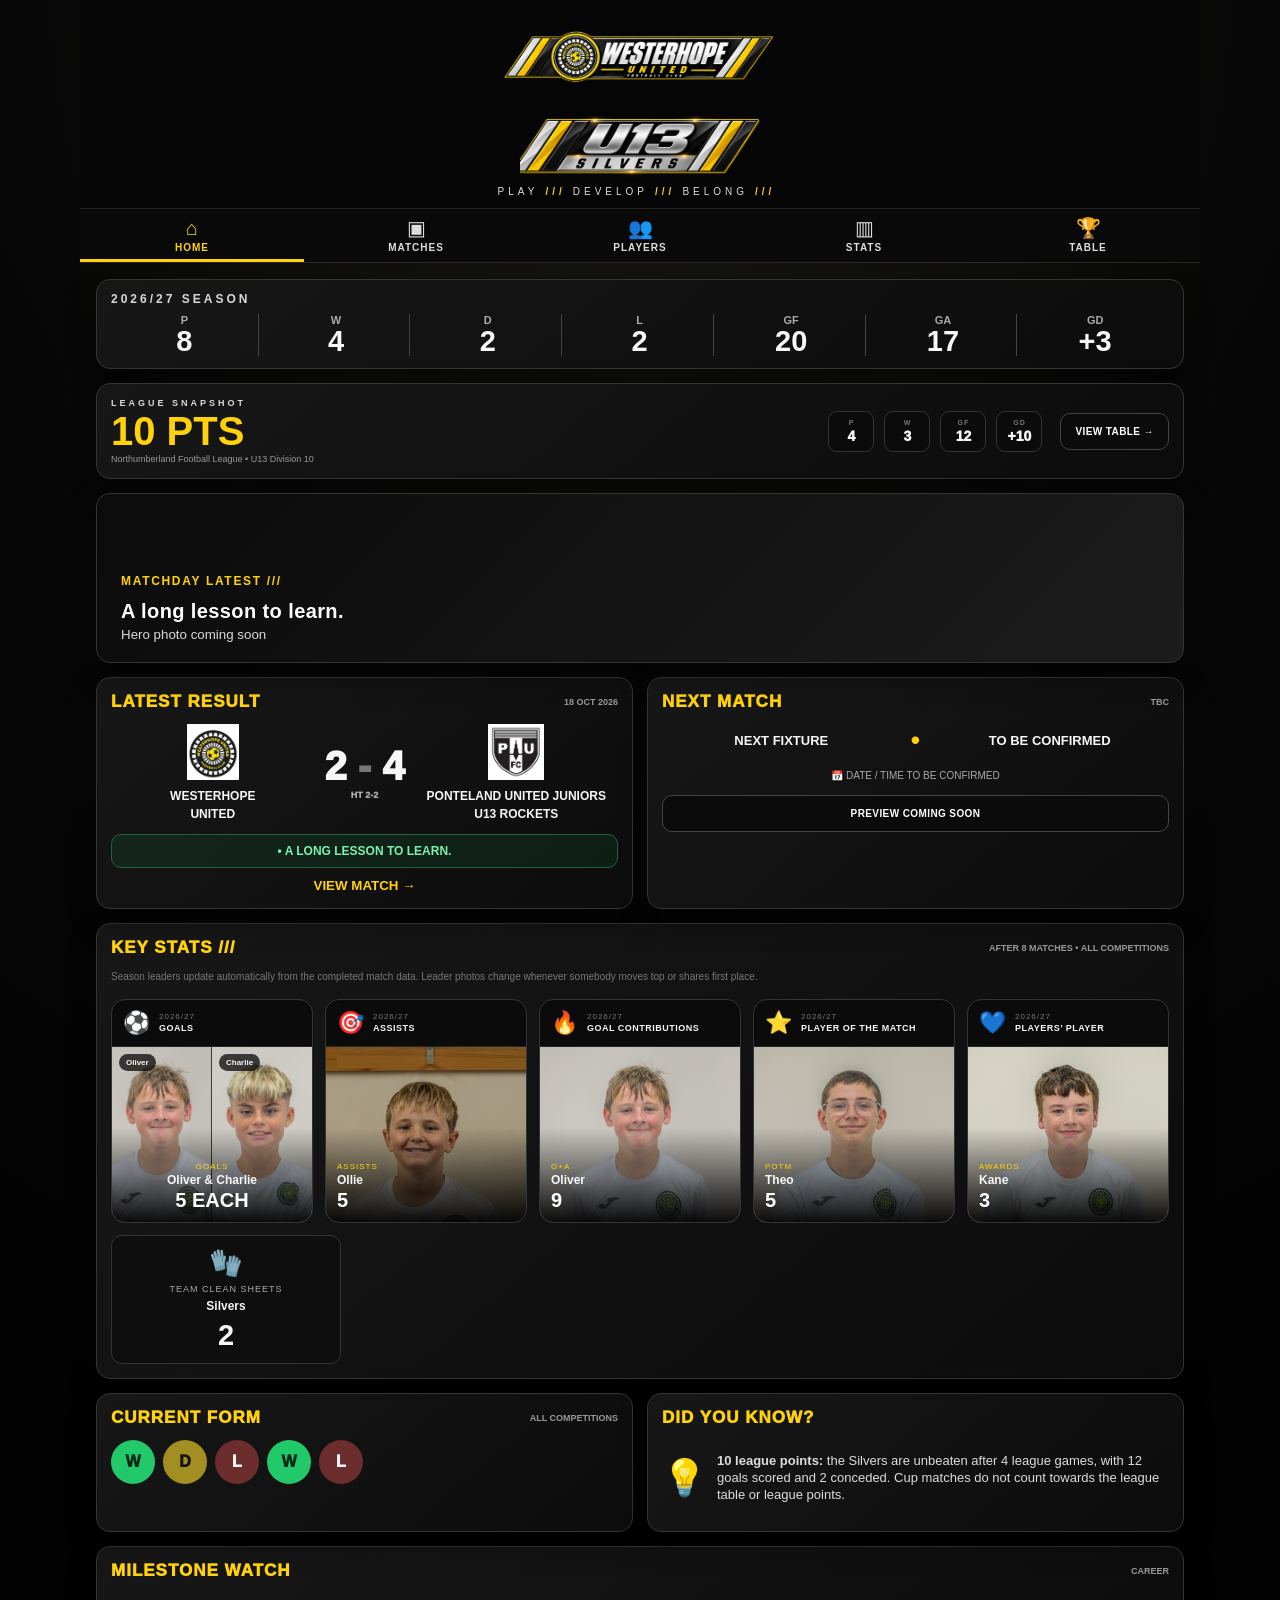
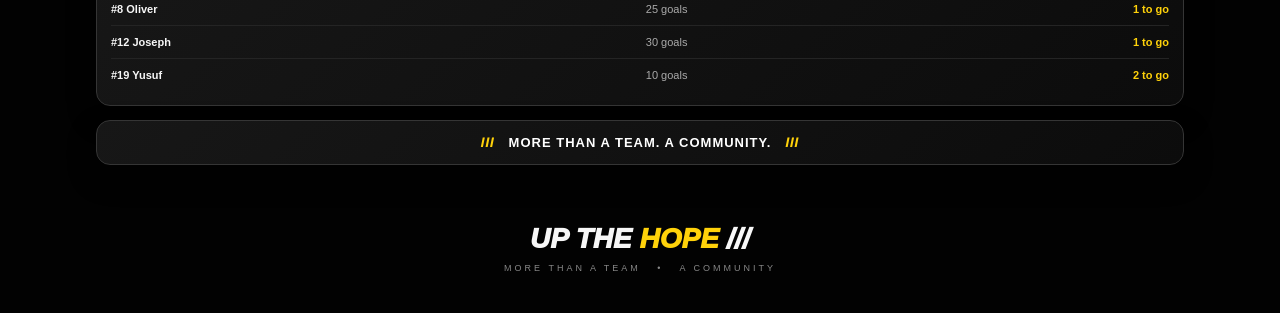
==== commit 97e6ffdf: "Add files via upload" ====
--- a/index.html
+++ b/index.html
@@ -11,7 +11,7 @@
   <meta http-equiv="Cache-Control" content="no-cache, no-store, must-revalidate">
   <meta http-equiv="Pragma" content="no-cache">
   <meta http-equiv="Expires" content="0">
-  <link rel="manifest" href="manifest.json?v=67">
+  <link rel="manifest" href="manifest.json?v=74">
   <link rel="apple-touch-icon" sizes="180x180" href="assets/icons/apple-touch-icon.png?v=46">
   <link rel="icon" type="image/png" sizes="192x192" href="assets/icons/icon-192.png?v=46">
   <link rel="stylesheet" href="styles.css?v=46">
@@ -66,8 +66,8 @@
       <div class="footer-sub">MORE THAN A TEAM &nbsp; • &nbsp; A COMMUNITY</div>
     </footer>
   </div>
-  <script src="data.js?v=72"></script>
-  <script src="app.js?v=72"></script>
+  <script src="data.js?v=74"></script>
+  <script src="app.js?v=74"></script>
 
 </body>
 </html>
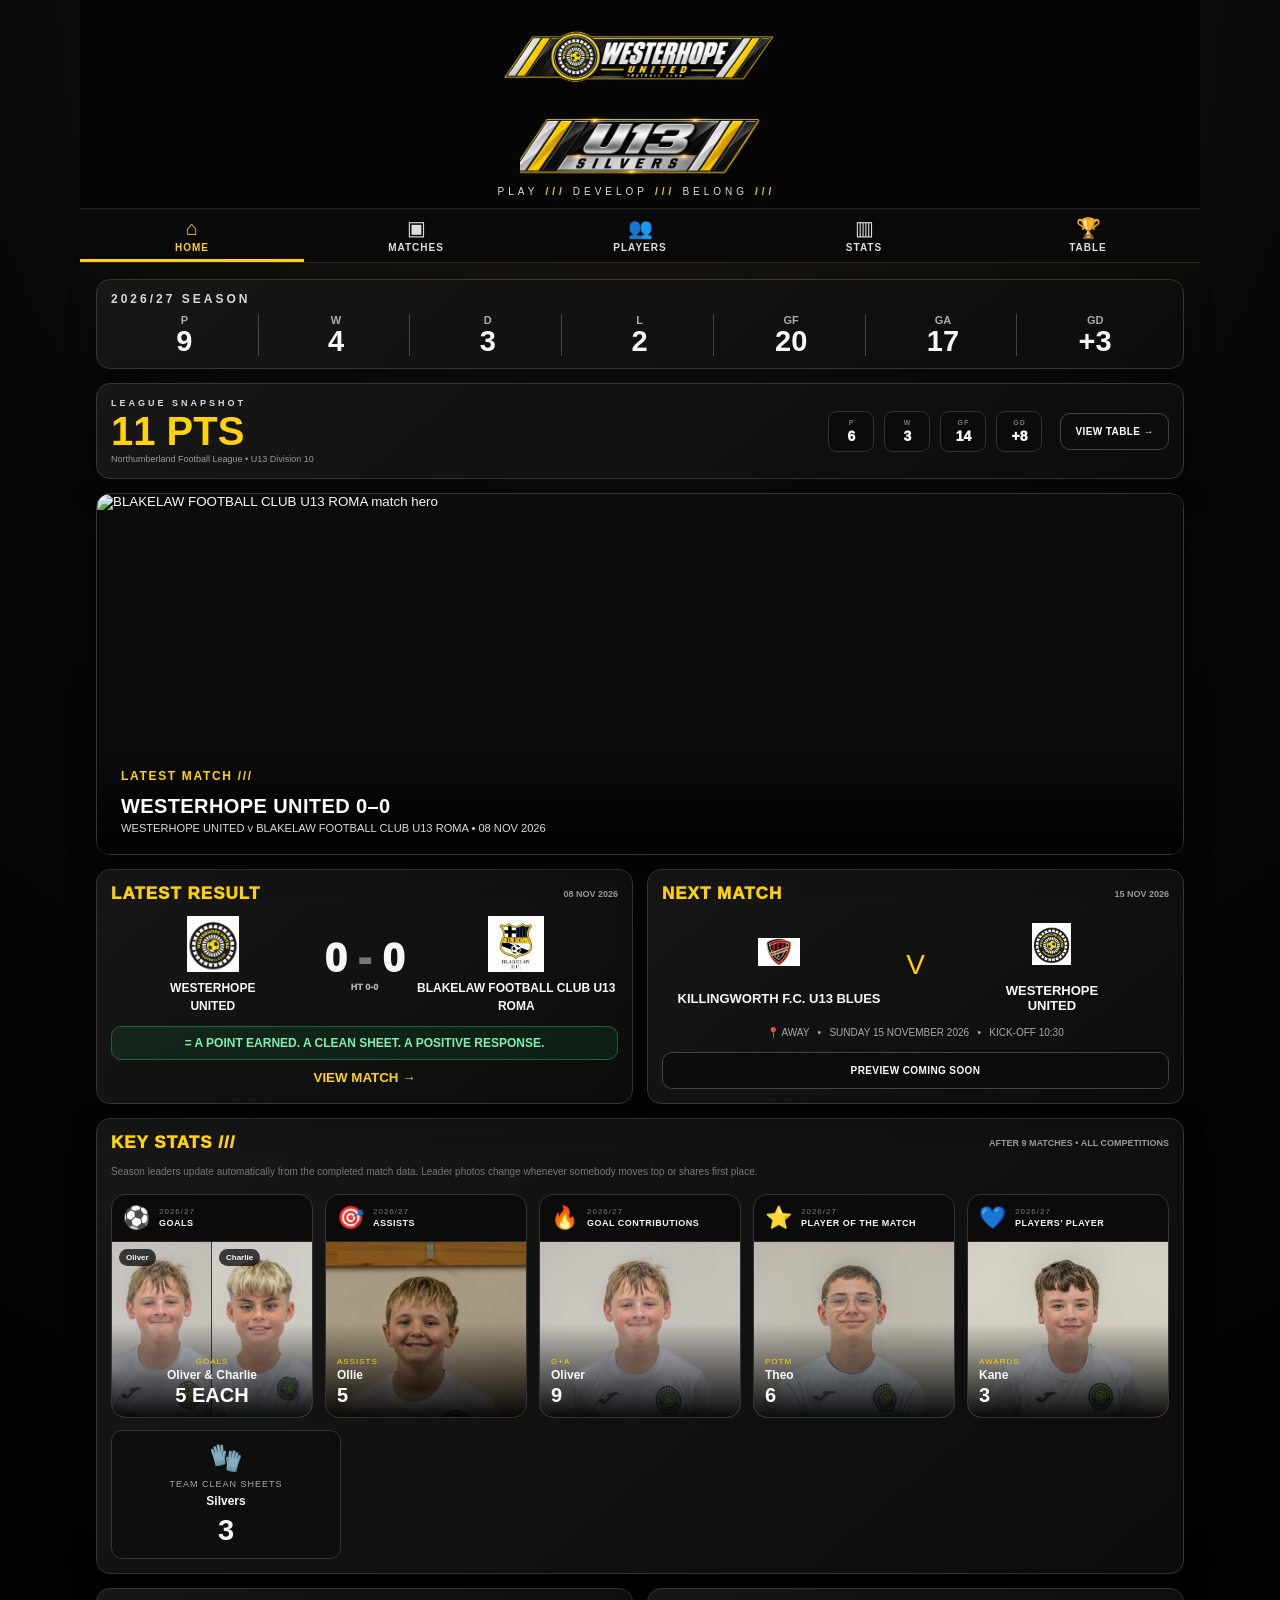
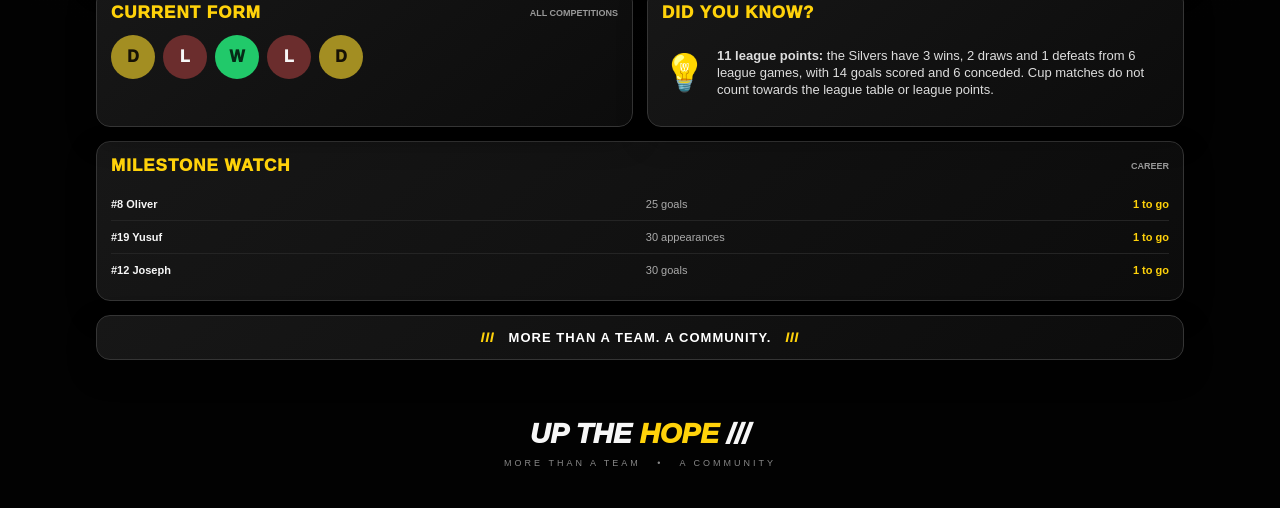
==== commit cc31ee9c: "Add files via upload" ====
--- a/index.html
+++ b/index.html
@@ -11,7 +11,7 @@
   <meta http-equiv="Cache-Control" content="no-cache, no-store, must-revalidate">
   <meta http-equiv="Pragma" content="no-cache">
   <meta http-equiv="Expires" content="0">
-  <link rel="manifest" href="manifest.json?v=74">
+  <link rel="manifest" href="manifest.json?v=76">
   <link rel="apple-touch-icon" sizes="180x180" href="assets/icons/apple-touch-icon.png?v=46">
   <link rel="icon" type="image/png" sizes="192x192" href="assets/icons/icon-192.png?v=46">
   <link rel="stylesheet" href="styles.css?v=46">
@@ -66,8 +66,8 @@
       <div class="footer-sub">MORE THAN A TEAM &nbsp; • &nbsp; A COMMUNITY</div>
     </footer>
   </div>
-  <script src="data.js?v=74"></script>
-  <script src="app.js?v=74"></script>
+  <script src="data.js?v=76"></script>
+  <script src="app.js?v=78"></script>
 
 </body>
 </html>
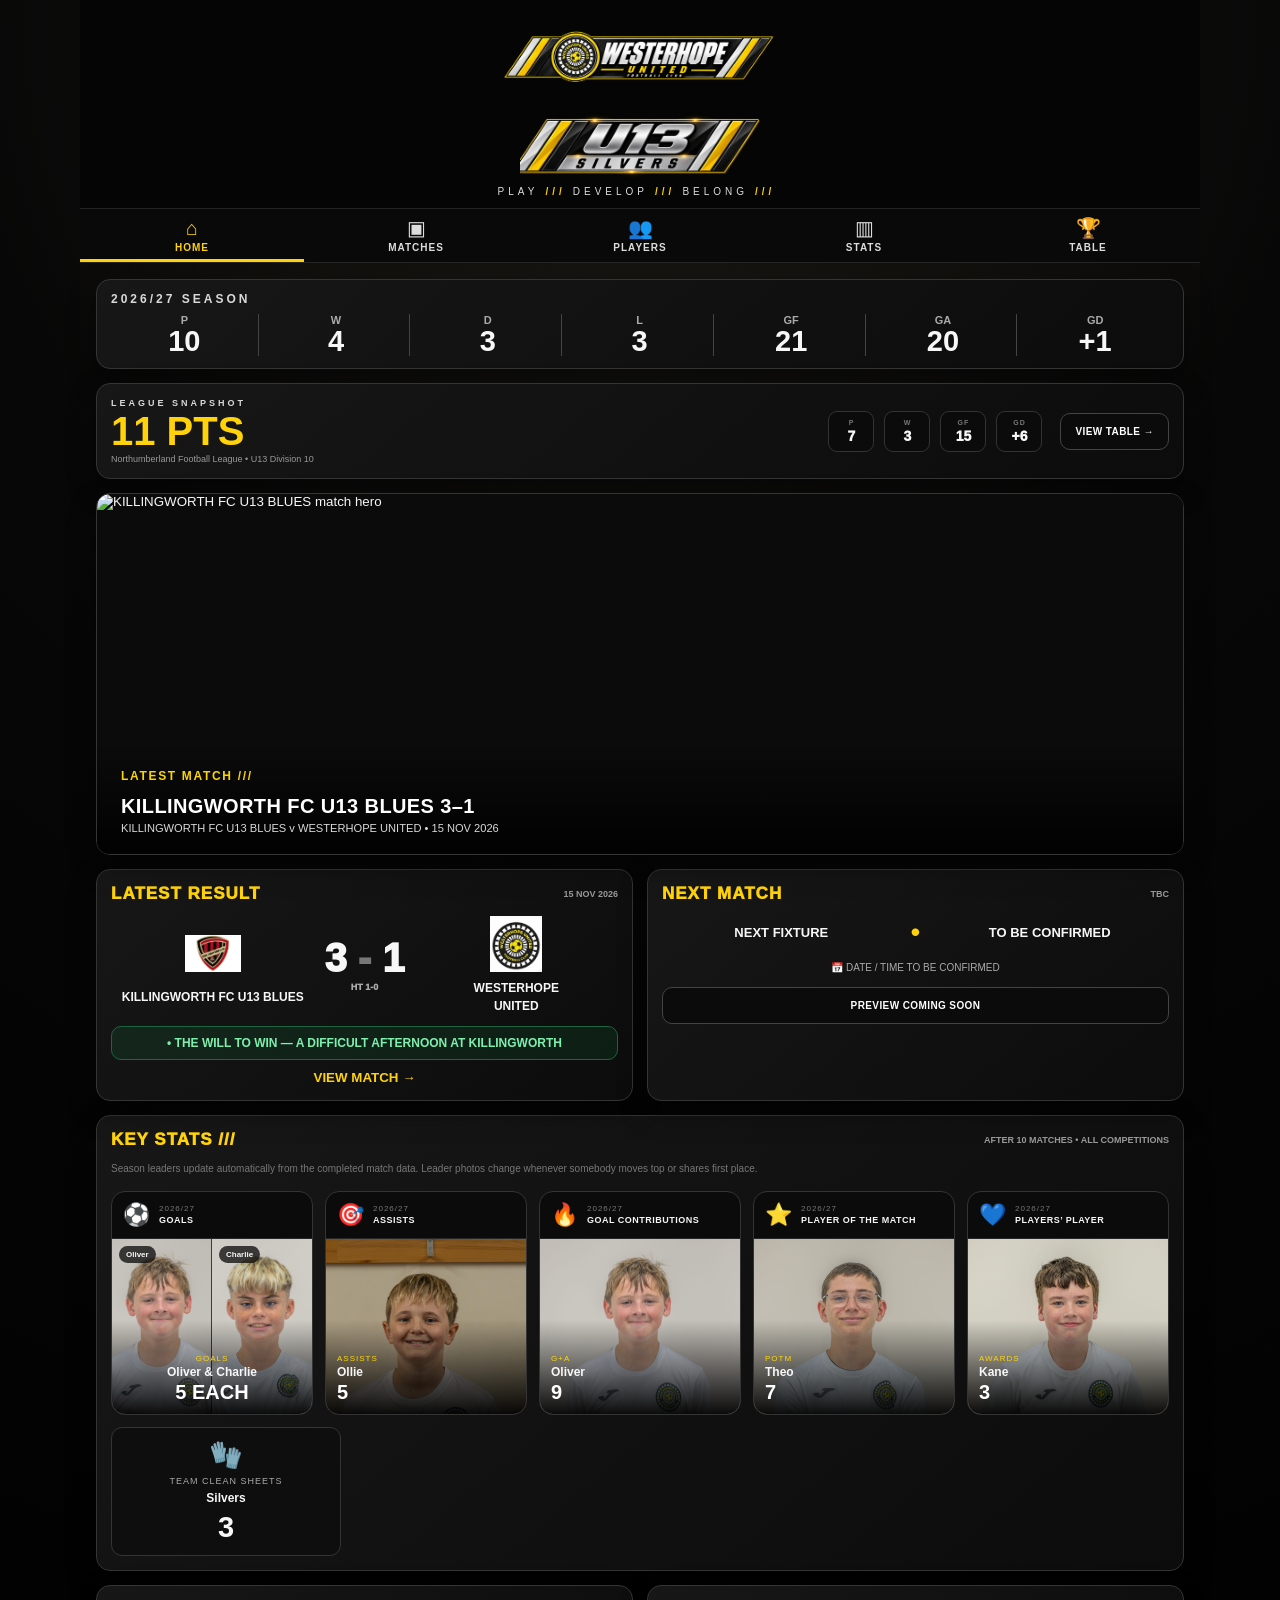
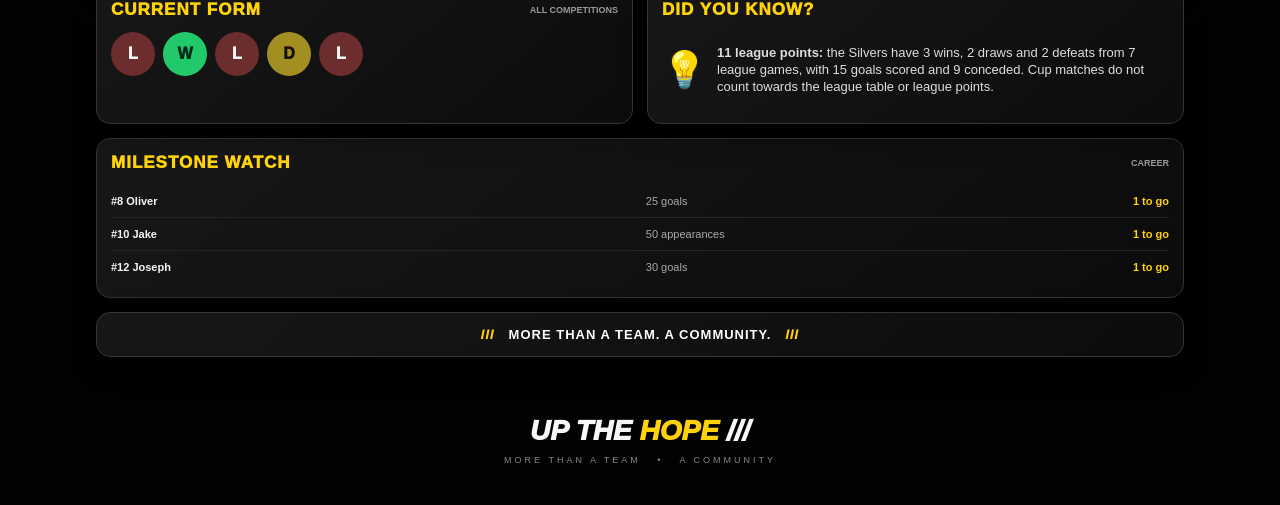
==== commit cc142248: "Add files via upload" ====
--- a/index.html
+++ b/index.html
@@ -67,7 +67,7 @@
     </footer>
   </div>
   <script src="data.js?v=76"></script>
-  <script src="app.js?v=78"></script>
+  <script src="app.js?v=80"></script>
 
 </body>
 </html>
